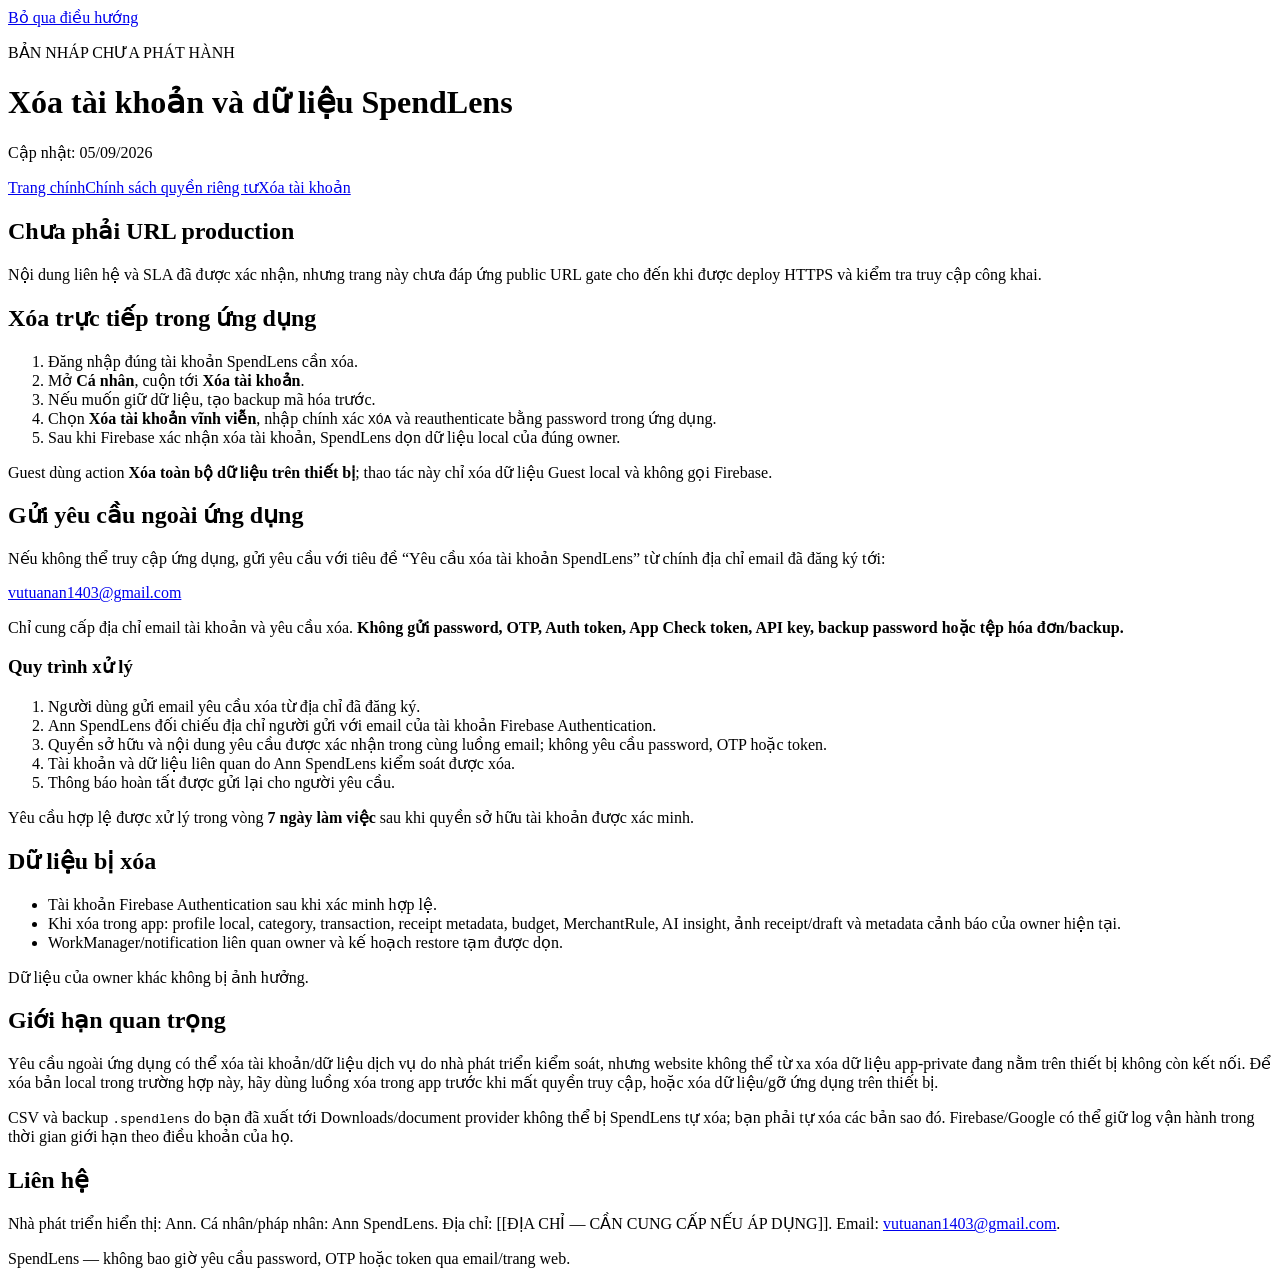
==== account-deletion.html @ 1a454b67 "Add files via upload" ====
<!doctype html>
<html lang="vi">
<head>
  <meta charset="utf-8">
  <meta name="viewport" content="width=device-width, initial-scale=1">
  <meta name="robots" content="noindex, nofollow">
  <meta http-equiv="Content-Security-Policy" content="default-src 'none'; style-src 'self'; img-src 'self'; base-uri 'none'; form-action 'none'">
  <title>Xóa tài khoản — SpendLens</title>
  <link rel="stylesheet" href="styles.css">
</head>
<body>
  <a class="skip-link" href="#main">Bỏ qua điều hướng</a>
  <header class="site-header"><div class="container"><p class="eyebrow">BẢN NHÁP CHƯA PHÁT HÀNH</p><h1>Xóa tài khoản và dữ liệu SpendLens</h1><p>Cập nhật: 05/09/2026</p></div></header>
  <nav aria-label="Điều hướng chính"><div class="container nav-links"><a href="index.html">Trang chính</a><a href="privacy-policy.html">Chính sách quyền riêng tư</a><a aria-current="page" href="account-deletion.html">Xóa tài khoản</a></div></nav>
  <main id="main" class="container content">
    <section class="notice"><h2>Chưa phải URL production</h2><p>Nội dung liên hệ và SLA đã được xác nhận, nhưng trang này chưa đáp ứng public URL gate cho đến khi được deploy HTTPS và kiểm tra truy cập công khai.</p></section>

    <section><h2>Xóa trực tiếp trong ứng dụng</h2><ol><li>Đăng nhập đúng tài khoản SpendLens cần xóa.</li><li>Mở <strong>Cá nhân</strong>, cuộn tới <strong>Xóa tài khoản</strong>.</li><li>Nếu muốn giữ dữ liệu, tạo backup mã hóa trước.</li><li>Chọn <strong>Xóa tài khoản vĩnh viễn</strong>, nhập chính xác <code>XÓA</code> và reauthenticate bằng password trong ứng dụng.</li><li>Sau khi Firebase xác nhận xóa tài khoản, SpendLens dọn dữ liệu local của đúng owner.</li></ol><p>Guest dùng action <strong>Xóa toàn bộ dữ liệu trên thiết bị</strong>; thao tác này chỉ xóa dữ liệu Guest local và không gọi Firebase.</p></section>

    <section><h2>Gửi yêu cầu ngoài ứng dụng</h2><p>Nếu không thể truy cập ứng dụng, gửi yêu cầu với tiêu đề “Yêu cầu xóa tài khoản SpendLens” từ chính địa chỉ email đã đăng ký tới:</p><p class="placeholder"><a href="mailto:vutuanan1403@gmail.com?subject=Y%C3%AAu%20c%E1%BA%A7u%20x%C3%B3a%20t%C3%A0i%20kho%E1%BA%A3n%20SpendLens">vutuanan1403@gmail.com</a></p><p>Chỉ cung cấp địa chỉ email tài khoản và yêu cầu xóa. <strong>Không gửi password, OTP, Auth token, App Check token, API key, backup password hoặc tệp hóa đơn/backup.</strong></p><h3>Quy trình xử lý</h3><ol><li>Người dùng gửi email yêu cầu xóa từ địa chỉ đã đăng ký.</li><li>Ann SpendLens đối chiếu địa chỉ người gửi với email của tài khoản Firebase Authentication.</li><li>Quyền sở hữu và nội dung yêu cầu được xác nhận trong cùng luồng email; không yêu cầu password, OTP hoặc token.</li><li>Tài khoản và dữ liệu liên quan do Ann SpendLens kiểm soát được xóa.</li><li>Thông báo hoàn tất được gửi lại cho người yêu cầu.</li></ol><p>Yêu cầu hợp lệ được xử lý trong vòng <strong>7 ngày làm việc</strong> sau khi quyền sở hữu tài khoản được xác minh.</p></section>

    <section><h2>Dữ liệu bị xóa</h2><ul><li>Tài khoản Firebase Authentication sau khi xác minh hợp lệ.</li><li>Khi xóa trong app: profile local, category, transaction, receipt metadata, budget, MerchantRule, AI insight, ảnh receipt/draft và metadata cảnh báo của owner hiện tại.</li><li>WorkManager/notification liên quan owner và kế hoạch restore tạm được dọn.</li></ul><p>Dữ liệu của owner khác không bị ảnh hưởng.</p></section>

    <section><h2>Giới hạn quan trọng</h2><p>Yêu cầu ngoài ứng dụng có thể xóa tài khoản/dữ liệu dịch vụ do nhà phát triển kiểm soát, nhưng website không thể từ xa xóa dữ liệu app-private đang nằm trên thiết bị không còn kết nối. Để xóa bản local trong trường hợp này, hãy dùng luồng xóa trong app trước khi mất quyền truy cập, hoặc xóa dữ liệu/gỡ ứng dụng trên thiết bị.</p><p>CSV và backup <code>.spendlens</code> do bạn đã xuất tới Downloads/document provider không thể bị SpendLens tự xóa; bạn phải tự xóa các bản sao đó. Firebase/Google có thể giữ log vận hành trong thời gian giới hạn theo điều khoản của họ.</p></section>

    <section><h2>Liên hệ</h2><p>Nhà phát triển hiển thị: Ann. Cá nhân/pháp nhân: Ann SpendLens. Địa chỉ: [[ĐỊA CHỈ — CẦN CUNG CẤP NẾU ÁP DỤNG]]. Email: <a href="mailto:vutuanan1403@gmail.com">vutuanan1403@gmail.com</a>.</p></section>
  </main>
  <footer><div class="container">SpendLens — không bao giờ yêu cầu password, OTP hoặc token qua email/trang web.</div></footer>
</body>
</html>
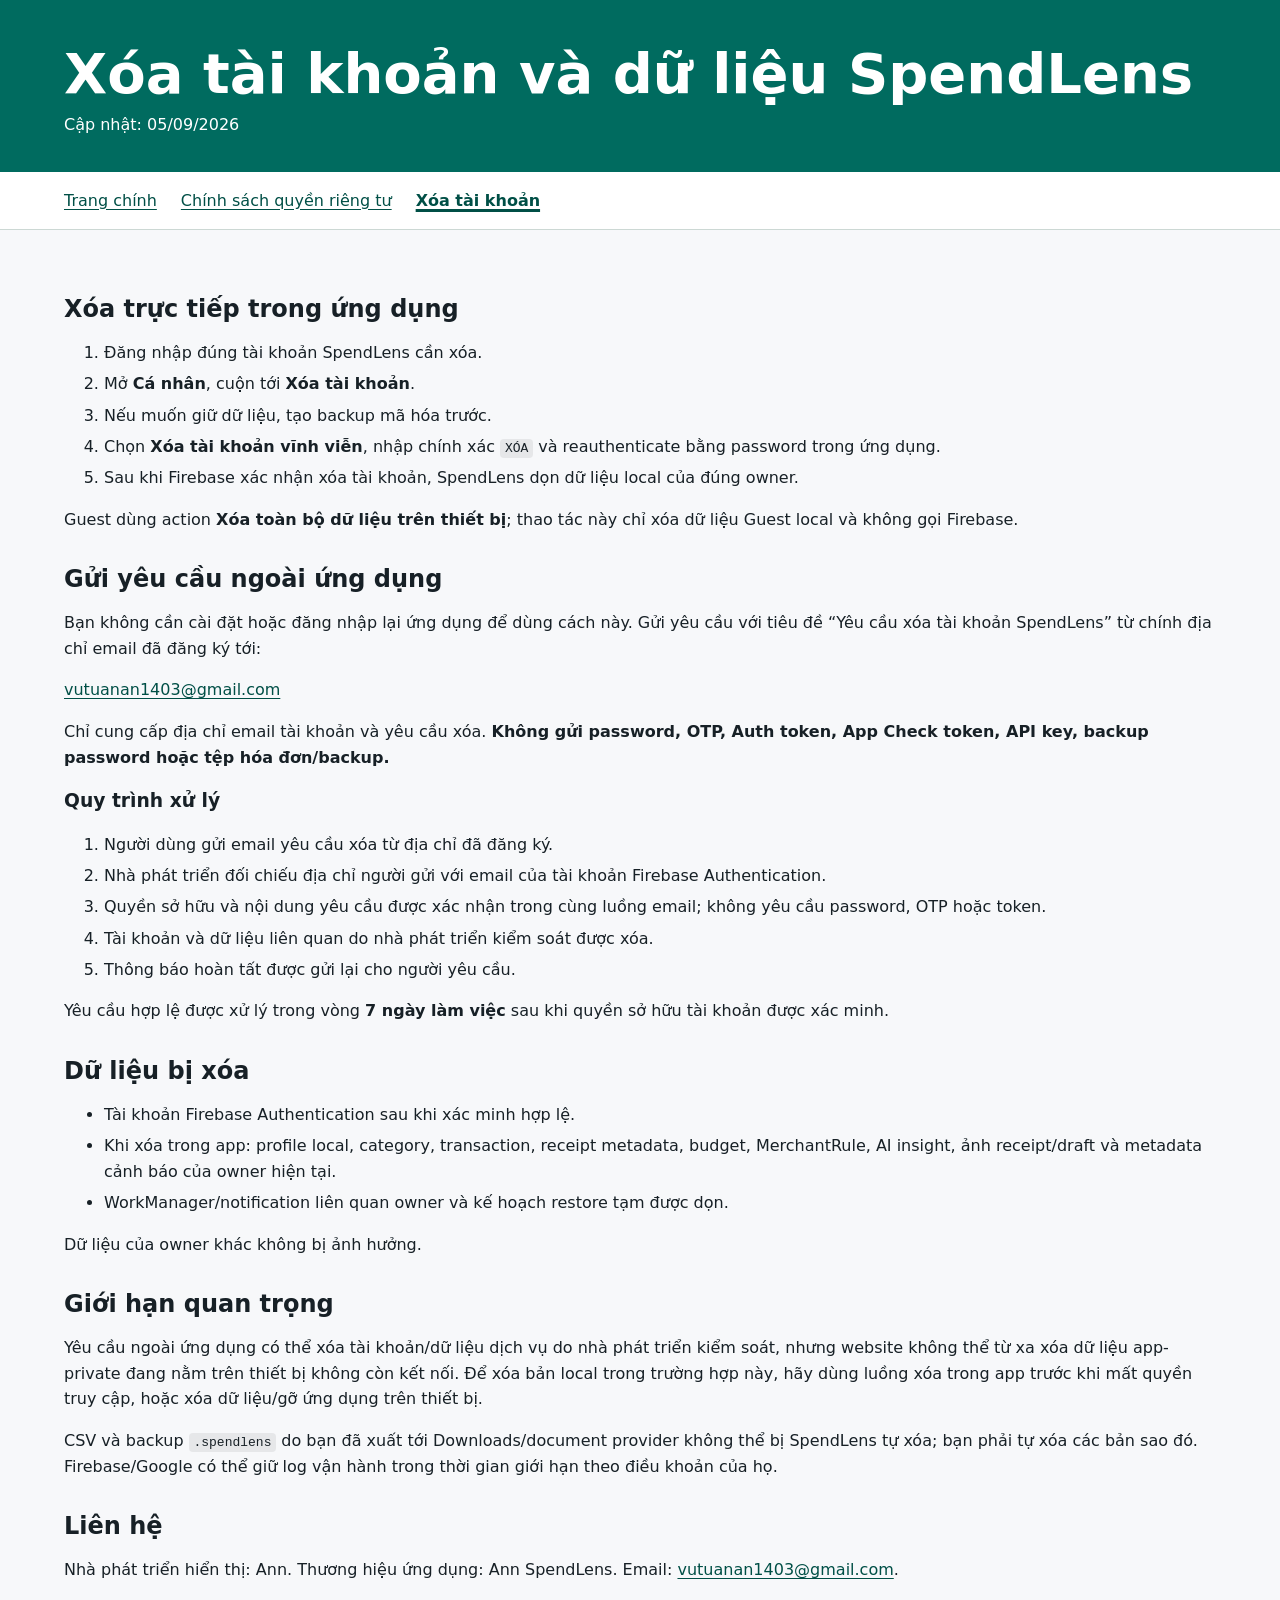
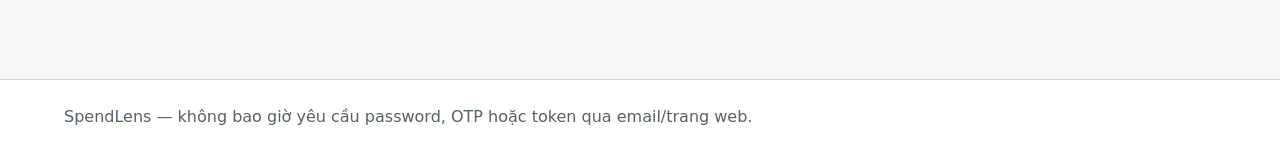
==== commit 8fa467e8: "docs(play): publish production policy pages" ====
--- a/account-deletion.html
+++ b/account-deletion.html
@@ -3,27 +3,26 @@
 <head>
   <meta charset="utf-8">
   <meta name="viewport" content="width=device-width, initial-scale=1">
-  <meta name="robots" content="noindex, nofollow">
   <meta http-equiv="Content-Security-Policy" content="default-src 'none'; style-src 'self'; img-src 'self'; base-uri 'none'; form-action 'none'">
+  <meta name="description" content="Hướng dẫn xóa tài khoản và dữ liệu SpendLens trong hoặc ngoài ứng dụng.">
+  <link rel="canonical" href="https://vutuanan1403.github.io/spendlens-policy/account-deletion.html">
   <title>Xóa tài khoản — SpendLens</title>
   <link rel="stylesheet" href="styles.css">
 </head>
 <body>
   <a class="skip-link" href="#main">Bỏ qua điều hướng</a>
-  <header class="site-header"><div class="container"><p class="eyebrow">BẢN NHÁP CHƯA PHÁT HÀNH</p><h1>Xóa tài khoản và dữ liệu SpendLens</h1><p>Cập nhật: 05/09/2026</p></div></header>
+  <header class="site-header"><div class="container"><h1>Xóa tài khoản và dữ liệu SpendLens</h1><p>Cập nhật: 05/09/2026</p></div></header>
   <nav aria-label="Điều hướng chính"><div class="container nav-links"><a href="index.html">Trang chính</a><a href="privacy-policy.html">Chính sách quyền riêng tư</a><a aria-current="page" href="account-deletion.html">Xóa tài khoản</a></div></nav>
   <main id="main" class="container content">
-    <section class="notice"><h2>Chưa phải URL production</h2><p>Nội dung liên hệ và SLA đã được xác nhận, nhưng trang này chưa đáp ứng public URL gate cho đến khi được deploy HTTPS và kiểm tra truy cập công khai.</p></section>
-
     <section><h2>Xóa trực tiếp trong ứng dụng</h2><ol><li>Đăng nhập đúng tài khoản SpendLens cần xóa.</li><li>Mở <strong>Cá nhân</strong>, cuộn tới <strong>Xóa tài khoản</strong>.</li><li>Nếu muốn giữ dữ liệu, tạo backup mã hóa trước.</li><li>Chọn <strong>Xóa tài khoản vĩnh viễn</strong>, nhập chính xác <code>XÓA</code> và reauthenticate bằng password trong ứng dụng.</li><li>Sau khi Firebase xác nhận xóa tài khoản, SpendLens dọn dữ liệu local của đúng owner.</li></ol><p>Guest dùng action <strong>Xóa toàn bộ dữ liệu trên thiết bị</strong>; thao tác này chỉ xóa dữ liệu Guest local và không gọi Firebase.</p></section>
 
-    <section><h2>Gửi yêu cầu ngoài ứng dụng</h2><p>Nếu không thể truy cập ứng dụng, gửi yêu cầu với tiêu đề “Yêu cầu xóa tài khoản SpendLens” từ chính địa chỉ email đã đăng ký tới:</p><p class="placeholder"><a href="mailto:vutuanan1403@gmail.com?subject=Y%C3%AAu%20c%E1%BA%A7u%20x%C3%B3a%20t%C3%A0i%20kho%E1%BA%A3n%20SpendLens">vutuanan1403@gmail.com</a></p><p>Chỉ cung cấp địa chỉ email tài khoản và yêu cầu xóa. <strong>Không gửi password, OTP, Auth token, App Check token, API key, backup password hoặc tệp hóa đơn/backup.</strong></p><h3>Quy trình xử lý</h3><ol><li>Người dùng gửi email yêu cầu xóa từ địa chỉ đã đăng ký.</li><li>Ann SpendLens đối chiếu địa chỉ người gửi với email của tài khoản Firebase Authentication.</li><li>Quyền sở hữu và nội dung yêu cầu được xác nhận trong cùng luồng email; không yêu cầu password, OTP hoặc token.</li><li>Tài khoản và dữ liệu liên quan do Ann SpendLens kiểm soát được xóa.</li><li>Thông báo hoàn tất được gửi lại cho người yêu cầu.</li></ol><p>Yêu cầu hợp lệ được xử lý trong vòng <strong>7 ngày làm việc</strong> sau khi quyền sở hữu tài khoản được xác minh.</p></section>
+    <section><h2>Gửi yêu cầu ngoài ứng dụng</h2><p>Bạn không cần cài đặt hoặc đăng nhập lại ứng dụng để dùng cách này. Gửi yêu cầu với tiêu đề “Yêu cầu xóa tài khoản SpendLens” từ chính địa chỉ email đã đăng ký tới:</p><p><a href="mailto:vutuanan1403@gmail.com?subject=Y%C3%AAu%20c%E1%BA%A7u%20x%C3%B3a%20t%C3%A0i%20kho%E1%BA%A3n%20SpendLens">vutuanan1403@gmail.com</a></p><p>Chỉ cung cấp địa chỉ email tài khoản và yêu cầu xóa. <strong>Không gửi password, OTP, Auth token, App Check token, API key, backup password hoặc tệp hóa đơn/backup.</strong></p><h3>Quy trình xử lý</h3><ol><li>Người dùng gửi email yêu cầu xóa từ địa chỉ đã đăng ký.</li><li>Nhà phát triển đối chiếu địa chỉ người gửi với email của tài khoản Firebase Authentication.</li><li>Quyền sở hữu và nội dung yêu cầu được xác nhận trong cùng luồng email; không yêu cầu password, OTP hoặc token.</li><li>Tài khoản và dữ liệu liên quan do nhà phát triển kiểm soát được xóa.</li><li>Thông báo hoàn tất được gửi lại cho người yêu cầu.</li></ol><p>Yêu cầu hợp lệ được xử lý trong vòng <strong>7 ngày làm việc</strong> sau khi quyền sở hữu tài khoản được xác minh.</p></section>
 
     <section><h2>Dữ liệu bị xóa</h2><ul><li>Tài khoản Firebase Authentication sau khi xác minh hợp lệ.</li><li>Khi xóa trong app: profile local, category, transaction, receipt metadata, budget, MerchantRule, AI insight, ảnh receipt/draft và metadata cảnh báo của owner hiện tại.</li><li>WorkManager/notification liên quan owner và kế hoạch restore tạm được dọn.</li></ul><p>Dữ liệu của owner khác không bị ảnh hưởng.</p></section>
 
     <section><h2>Giới hạn quan trọng</h2><p>Yêu cầu ngoài ứng dụng có thể xóa tài khoản/dữ liệu dịch vụ do nhà phát triển kiểm soát, nhưng website không thể từ xa xóa dữ liệu app-private đang nằm trên thiết bị không còn kết nối. Để xóa bản local trong trường hợp này, hãy dùng luồng xóa trong app trước khi mất quyền truy cập, hoặc xóa dữ liệu/gỡ ứng dụng trên thiết bị.</p><p>CSV và backup <code>.spendlens</code> do bạn đã xuất tới Downloads/document provider không thể bị SpendLens tự xóa; bạn phải tự xóa các bản sao đó. Firebase/Google có thể giữ log vận hành trong thời gian giới hạn theo điều khoản của họ.</p></section>
 
-    <section><h2>Liên hệ</h2><p>Nhà phát triển hiển thị: Ann. Cá nhân/pháp nhân: Ann SpendLens. Địa chỉ: [[ĐỊA CHỈ — CẦN CUNG CẤP NẾU ÁP DỤNG]]. Email: <a href="mailto:vutuanan1403@gmail.com">vutuanan1403@gmail.com</a>.</p></section>
+    <section><h2>Liên hệ</h2><p>Nhà phát triển hiển thị: Ann. Thương hiệu ứng dụng: Ann SpendLens. Email: <a href="mailto:vutuanan1403@gmail.com">vutuanan1403@gmail.com</a>.</p></section>
   </main>
   <footer><div class="container">SpendLens — không bao giờ yêu cầu password, OTP hoặc token qua email/trang web.</div></footer>
 </body>
--- a/styles.css
+++ b/styles.css
@@ -0,0 +1,63 @@
+:root {
+  color-scheme: light dark;
+  --background: #f7f8fa;
+  --surface: #ffffff;
+  --text: #172026;
+  --muted: #53616a;
+  --primary: #006b5f;
+  --primary-strong: #004f46;
+  --border: #ccd8d4;
+  --notice: #fff3cd;
+  --notice-text: #5e4500;
+  font-family: system-ui, -apple-system, BlinkMacSystemFont, "Segoe UI", sans-serif;
+  line-height: 1.6;
+}
+
+* { box-sizing: border-box; }
+body { margin: 0; background: var(--background); color: var(--text); }
+a { color: var(--primary-strong); text-underline-offset: 0.18em; }
+a:focus-visible { outline: 3px solid #ffbf47; outline-offset: 3px; }
+.container { width: min(72rem, calc(100% - 2rem)); margin-inline: auto; }
+.skip-link { position: absolute; left: 1rem; top: -5rem; padding: .75rem 1rem; background: var(--surface); z-index: 10; }
+.skip-link:focus { top: 1rem; }
+.site-header { background: var(--primary); color: #fff; padding: 2.5rem 0 1.75rem; }
+.site-header h1 { margin: .15rem 0; font-size: clamp(2rem, 6vw, 3.5rem); line-height: 1.15; }
+.site-header p { margin: .35rem 0; }
+.eyebrow { font-weight: 800; letter-spacing: .08em; font-size: .82rem; }
+nav { background: var(--surface); border-bottom: 1px solid var(--border); }
+.nav-links { display: flex; flex-wrap: wrap; gap: .75rem 1.5rem; padding-block: 1rem; }
+.nav-links a[aria-current="page"] { font-weight: 800; text-decoration-thickness: .18em; }
+.content { padding-block: 2rem 4rem; }
+section { margin-block: 2rem; }
+h2 { line-height: 1.25; margin-bottom: .6rem; }
+h3 { line-height: 1.3; }
+.notice { background: var(--notice); color: var(--notice-text); border: 1px solid #e5c65b; border-radius: .75rem; padding: 1rem 1.25rem; }
+.notice h2 { margin-top: 0; }
+.cards { display: grid; grid-template-columns: repeat(auto-fit, minmax(16rem, 1fr)); gap: 1rem; }
+.cards article { background: var(--surface); border: 1px solid var(--border); border-radius: .75rem; padding: 1.25rem; }
+dt { font-weight: 800; }
+dd { margin: 0 0 1rem; overflow-wrap: anywhere; }
+.placeholder { border-left: .3rem solid var(--primary); padding-left: 1rem; font-weight: 750; overflow-wrap: anywhere; }
+code { background: rgba(127, 127, 127, .14); border-radius: .25rem; padding: .12rem .3rem; }
+li + li { margin-top: .35rem; }
+footer { background: var(--surface); border-top: 1px solid var(--border); color: var(--muted); padding-block: 1.5rem; }
+
+@media (prefers-color-scheme: dark) {
+  :root {
+    --background: #101514;
+    --surface: #18201e;
+    --text: #e4eeeb;
+    --muted: #afbfba;
+    --primary: #006b5f;
+    --primary-strong: #72ddca;
+    --border: #394945;
+    --notice: #3d3107;
+    --notice-text: #ffe18a;
+  }
+}
+
+@media print {
+  nav, .skip-link { display: none; }
+  body { background: #fff; color: #000; }
+  .site-header { background: #fff; color: #000; padding-top: 0; }
+}
